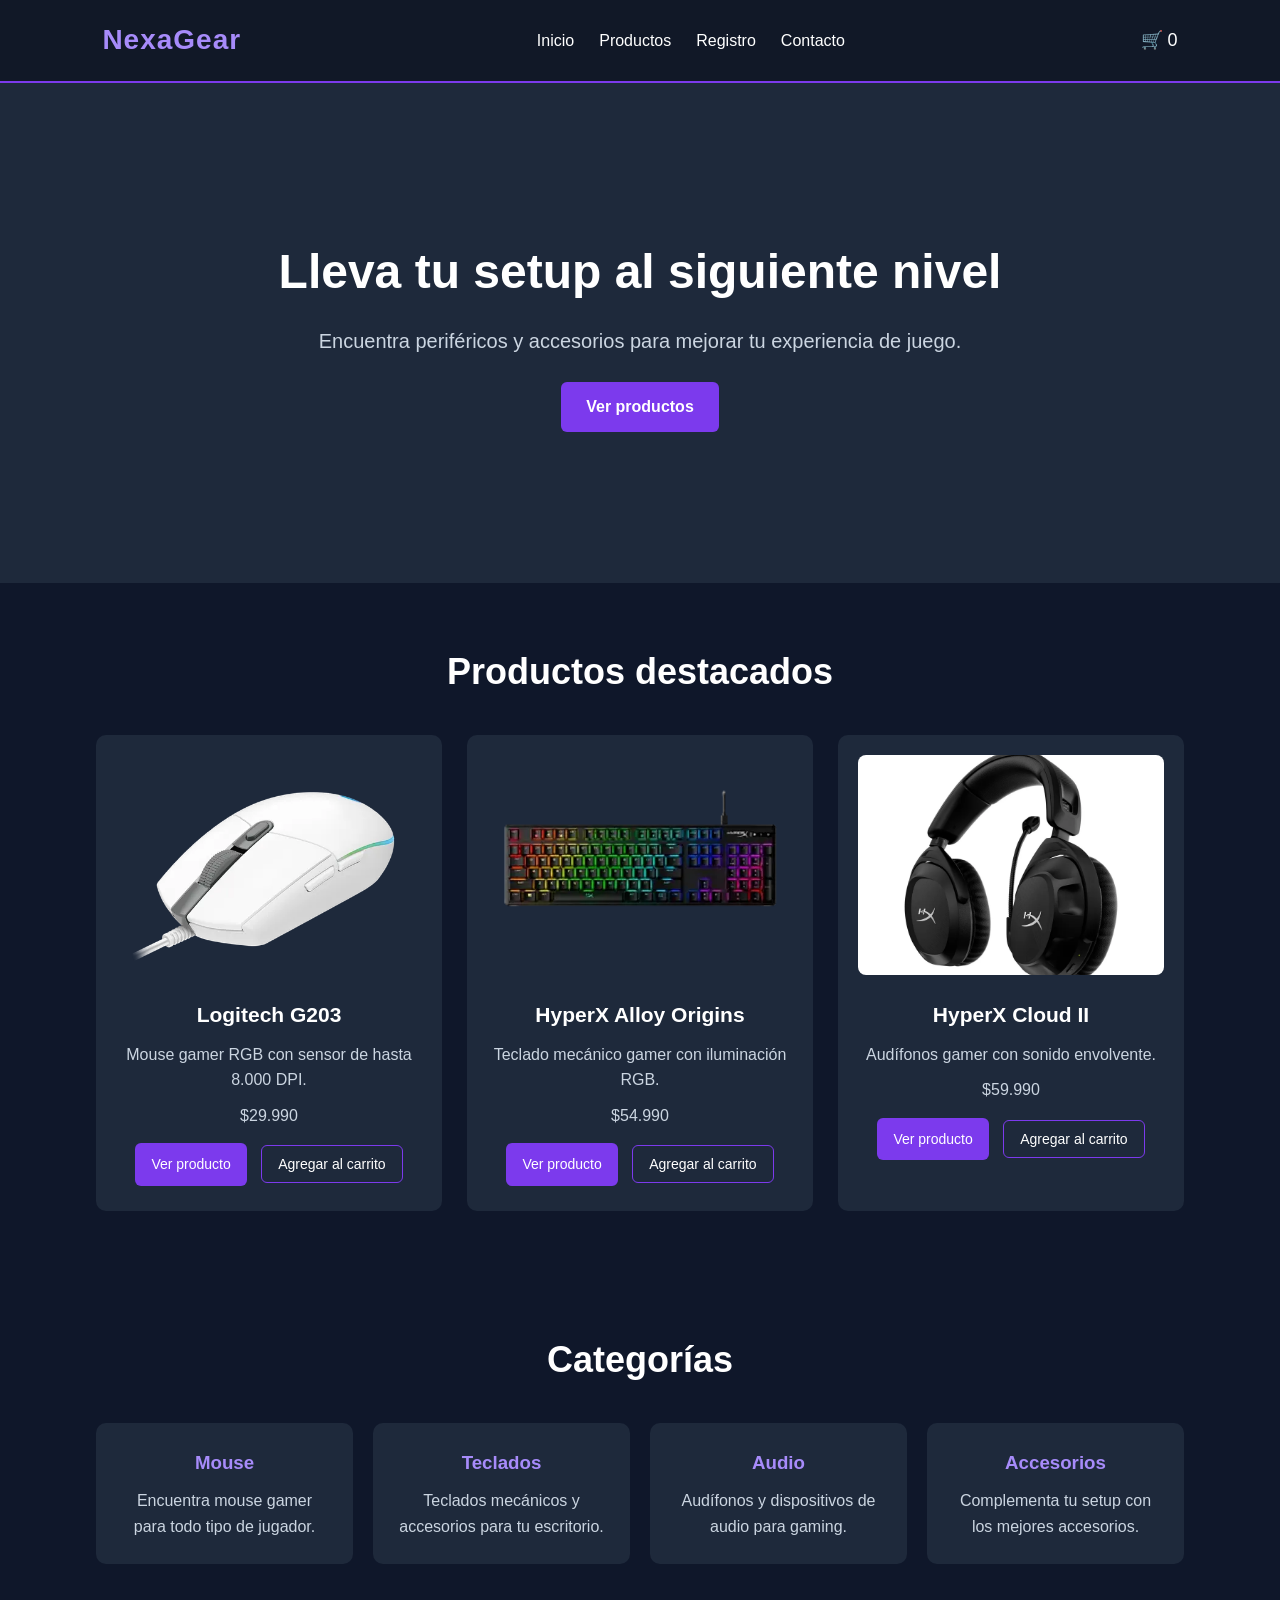
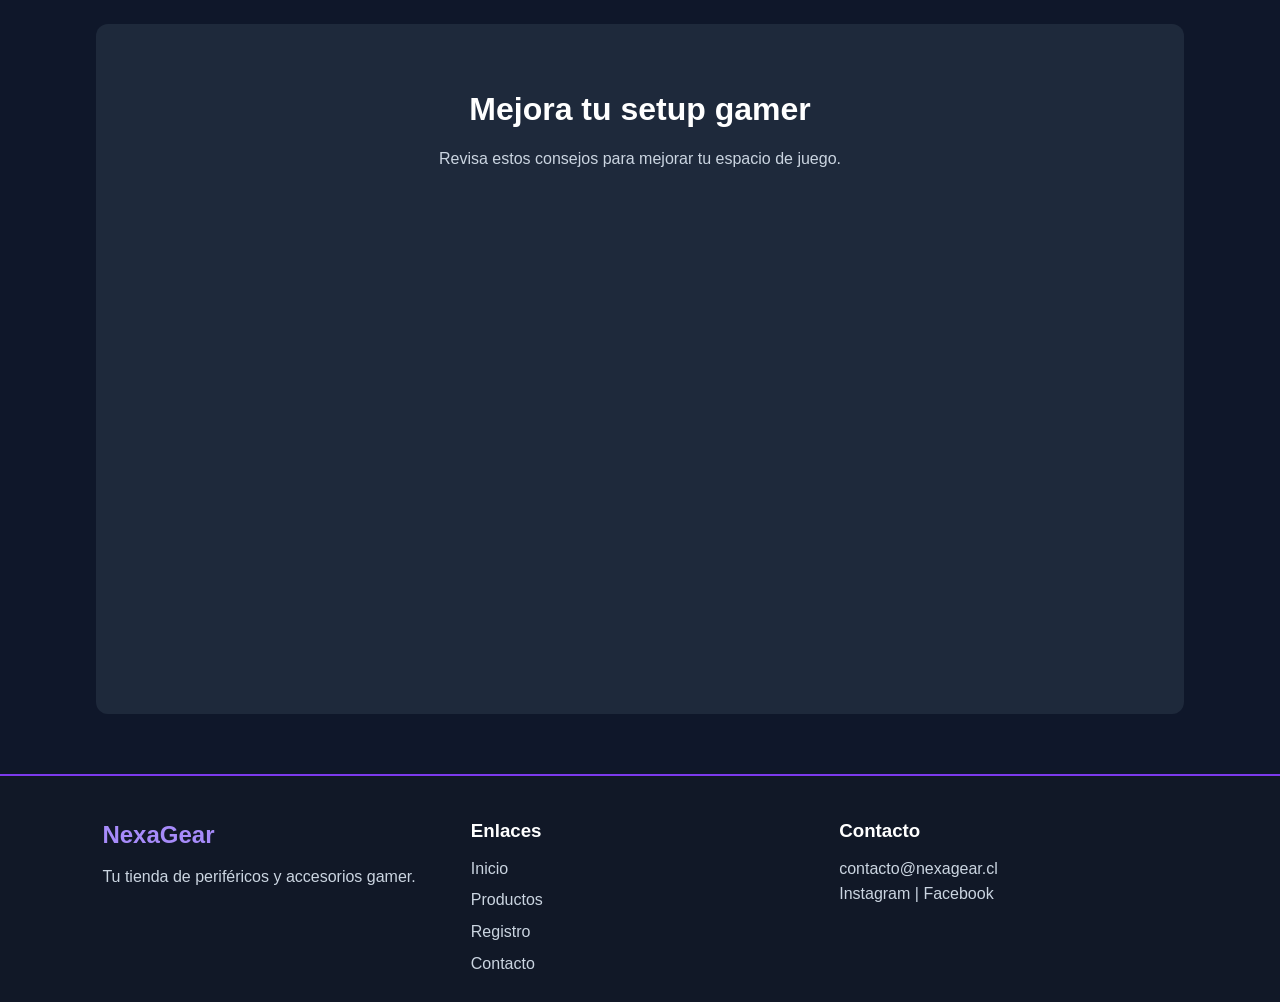
==== index.html @ 9deaf071 "Crear estructura inicial de NexaGear Matias y felipe" ====
<!DOCTYPE html>
<html lang="es">

<head>
    <meta charset="UTF-8">
    <meta name="viewport" content="width=device-width, initial-scale=1.0">

    <title>NexaGear | Inicio</title>

    <link rel="stylesheet" href="css/style.css">
</head>

<body>

    <!-- ENCABEZADO -->
    <header>

        <h1>NexaGear</h1>

        <!-- MENÚ DE NAVEGACIÓN -->
        <nav>
            <ul>
                <li><a href="index.html">Inicio</a></li>
                <li><a href="productos.html">Productos</a></li>
                <li><a href="registro.html">Registro</a></li>
                <li><a href="contacto.html">Contacto</a></li>
            </ul>
        </nav>

        <div>
            🛒 <span id="contador-carrito">0</span>
        </div>

    </header>


    <!-- CONTENIDO PRINCIPAL -->
    <main>

        <!-- BANNER PRINCIPAL -->
        <section class="banner">

            <h2>Lleva tu setup al siguiente nivel</h2>

            <p>
                Encuentra periféricos y accesorios para mejorar tu experiencia
                de juego.
            </p>

            <a href="productos.html">Ver productos</a>

        </section>


        <!-- PRODUCTOS DESTACADOS -->
        <section class="productos-destacados">

            <h2>Productos destacados</h2>

            <article class="producto">

                <img
                    src="img/mouse-logitech.jpg"
                    alt="Mouse gamer Logitech G203"
                >

                <h3>Logitech G203</h3>

                <p>Mouse gamer RGB con sensor de hasta 8.000 DPI.</p>

                <p>$29.990</p>

                <a href="producto.html?id=mouse">
                    Ver producto
                </a>

                <button type="button">
                    Agregar al carrito
                </button>

            </article>


            <article class="producto">

                <img
                    src="img/teclado-hyperx.jpg"
                    alt="Teclado mecánico HyperX"
                >

                <h3>HyperX Alloy Origins</h3>

                <p>Teclado mecánico gamer con iluminación RGB.</p>

                <p>$54.990</p>

                <a href="producto.html?id=teclado">
                    Ver producto
                </a>

                <button type="button">
                    Agregar al carrito
                </button>

            </article>


            <article class="producto">

                <img
                    src="img/audifonos-hyperx.jpg"
                    alt="Audífonos gamer HyperX"
                >

                <h3>HyperX Cloud II</h3>

                <p>Audífonos gamer con sonido envolvente.</p>

                <p>$59.990</p>

                <a href="producto.html?id=audifonos">
                    Ver producto
                </a>

                <button type="button">
                    Agregar al carrito
                </button>

            </article>

        </section>


        <!-- CATEGORÍAS -->
        <section class="categorias">

            <h2>Categorías</h2>

            <article>
                <h3>Mouse</h3>
                <p>Encuentra mouse gamer para todo tipo de jugador.</p>
            </article>

            <article>
                <h3>Teclados</h3>
                <p>Teclados mecánicos y accesorios para tu escritorio.</p>
            </article>

            <article>
                <h3>Audio</h3>
                <p>Audífonos y dispositivos de audio para gaming.</p>
            </article>

            <article>
                <h3>Accesorios</h3>
                <p>Complementa tu setup con los mejores accesorios.</p>
            </article>

        </section>


        <!-- VIDEO -->
        <section class="video">

    <h2>Mejora tu setup gamer</h2>

    <p>
        Revisa estos consejos para mejorar tu espacio de juego.
    </p>

    <div class="contenedor-video">

        <iframe
            src="https://www.youtube.com/embed/VIDEO_ID"
            title="Consejos para mejorar tu setup gamer"
            allowfullscreen>
        </iframe>

    </div>

</section>

    </main>


    <!-- PIE DE PÁGINA -->
    <footer>

        <section>

            <h2>NexaGear</h2>

            <p>
                Tu tienda de periféricos y accesorios gamer.
            </p>

        </section>


        <section>

            <h3>Enlaces</h3>

            <ul>
                <li><a href="index.html">Inicio</a></li>
                <li><a href="productos.html">Productos</a></li>
                <li><a href="registro.html">Registro</a></li>
                <li><a href="contacto.html">Contacto</a></li>
            </ul>

        </section>


        <section>

            <h3>Contacto</h3>

            <p>contacto@nexagear.cl</p>

            <p>Instagram | Facebook</p>

        </section>


        
    </footer>


    <script src="js/app.js"></script>

</body>

</html>
---- css/style.css ----
/* =========================
   CONFIGURACIÓN GENERAL
========================= */

* {
    margin: 0;
    padding: 0;
    box-sizing: border-box;
}

body {
    font-family: Arial, Helvetica, sans-serif;
    background-color: #0f172a;
    color: white;
    line-height: 1.6;
}


/* =========================
   ENCABEZADO
========================= */

header {
    background-color: #111827;
    padding: 18px 8%;

    display: flex;
    justify-content: space-between;
    align-items: center;

    border-bottom: 2px solid #7c3aed;
}


/* =========================
   LOGO
========================= */

header h1 {
    color: #a78bfa;
    font-size: 28px;
    letter-spacing: 1px;
}


/* =========================
   MENÚ DE NAVEGACIÓN
========================= */    

nav ul {
    list-style: none;

    display: flex;
    gap: 25px;
}

nav ul li a {
    color: white;
    text-decoration: none;
    font-size: 16px;

    transition: 0.3s;
}

nav ul li a:hover {
    color: #9b82c5;
}


/* =========================
   CARRITO
========================= */

header div {
    font-size: 18px;
}


/* =========================
   BANNER PRINCIPAL
========================= */

.banner {
    min-height: 500px;

    display: flex;
    flex-direction: column;
    justify-content: center;
    align-items: center;

    text-align: center;

    padding: 40px 20px;

    background-color: #1e293b;
}

.banner h2 {
    font-size: 48px;
    margin-bottom: 15px;
}

.banner p {
    font-size: 20px;
    color: #cbd5e1;
    margin-bottom: 25px;
    max-width: 650px;
}

.banner a {
    background-color: #7c3aed;
    color: white;

    text-decoration: none;

    padding: 12px 25px;

    border-radius: 6px;

    font-weight: bold;

    transition: 0.3s;
}

.banner a:hover {
    background-color: #6d28d9;
}
/* =========================
   TÍTULO DE PÁGINAS
========================= */

.titulo-pagina {
    text-align: center;
    padding: 50px 20px 30px;
}

.titulo-pagina h2 {
    font-size: 36px;
    margin-bottom: 10px;
}

.titulo-pagina p {
    color: #cbd5e1;
}

/* =========================
   VIDEO RESPONSIVE
========================= */

.contenedor-video {
    width: 100%;
    max-width: 800px;

    margin: 25px auto 0;
}

.contenedor-video iframe {
    width: 100%;
    height: 450px;

    border: none;

    border-radius: 10px;
}

@media (max-width: 600px) {

    .contenedor-video iframe {
        height: 250px;
    }
}



/*===================================================================================================================*/



/* =========================
   CATÁLOGO DE PRODUCTOS
========================= */

.catalogo {
    width: 85%;
    margin: 0 auto;

    display: grid;
    grid-template-columns: repeat(3, 1fr);
    gap: 25px;

    padding-bottom: 60px;
}


/* =========================
   TARJETA PRODUCTO
========================= */

.producto {
    background-color: #1e293b;

    padding: 20px;

    border-radius: 10px;

    text-align: center;
}

.producto img {
    width: 100%;
    height: 220px;

    object-fit: cover;

    border-radius: 8px;

    margin-bottom: 15px;
}

.producto h3 {
    font-size: 21px;
    margin-bottom: 10px;
}

.producto p {
    color: #cbd5e1;
    margin-bottom: 10px;
}


/* =========================
   PRECIO
========================= */

.producto .precio {
    color: #a78bfa;

    font-size: 22px;
    font-weight: bold;
}


/* =========================
   BOTONES DE PRODUCTOS
========================= */

.producto a,
.producto button {
    display: inline-block;

    padding: 10px 16px;
    margin: 5px;

    border-radius: 6px;

    font-size: 14px;

    cursor: pointer;
}

.producto a {
    background-color: #7c3aed;
    color: white;

    text-decoration: none;
}

.producto button {
    background-color: transparent;
    color: white;

    border: 1px solid #7c3aed;
}

.producto a:hover {
    background-color: #6d28d9;
}

.producto button:hover {
    background-color: #7c3aed;
}
/* =========================
   DETALLE DEL PRODUCTO
========================= */

.detalle-producto {
    width: 85%;
    margin: 60px auto;

    display: flex;
    gap: 50px;
    align-items: center;
}


/*===================================================================================================================*/



/* =========================
   IMAGEN DEL PRODUCTO
========================= */

.detalle-imagen {
    width: 50%;
}

.detalle-imagen img {
    width: 100%;
    max-height: 500px;

    object-fit: cover;

    border-radius: 12px;
}


/* =========================
   INFORMACIÓN DEL PRODUCTO
========================= */

.detalle-info {
    width: 50%;
}

.categoria-producto {
    color: #a78bfa;
    font-weight: bold;

    margin-bottom: 5px;
}

.detalle-info h2 {
    font-size: 40px;
    margin-bottom: 10px;
}

.precio-detalle {
    color: #a78bfa;

    font-size: 30px;
    font-weight: bold;

    margin-bottom: 20px;
}

.descripcion-producto {
    color: #cbd5e1;

    margin-bottom: 25px;
}


/* =========================
   CARACTERÍSTICAS
========================= */

.detalle-info h3 {
    margin-bottom: 10px;
}

.caracteristicas {
    margin-left: 20px;
    margin-bottom: 25px;
}

.caracteristicas li {
    margin-bottom: 5px;
    color: #cbd5e1;
}


/* =========================
   CANTIDAD
========================= */

.cantidad {
    margin-bottom: 20px;
}

.cantidad label {
    font-weight: bold;
    margin-right: 10px;
}

.cantidad input {
    width: 70px;

    padding: 8px;

    border-radius: 5px;
    border: 1px solid #64748b;

    font-size: 16px;
}


/* =========================
   BOTÓN AGREGAR AL CARRITO
========================= */

.boton-carrito {
    background-color: #7c3aed;
    color: white;

    border: none;

    padding: 12px 22px;

    border-radius: 6px;

    font-size: 16px;
    font-weight: bold;

    cursor: pointer;

    margin-right: 10px;

    transition: 0.3s;
}

.boton-carrito:hover {
    background-color: #6d28d9;
}


/* =========================
   VOLVER A PRODUCTOS
========================= */

.volver-productos {
    color: #a78bfa;
    text-decoration: none;
}

.volver-productos:hover {
    text-decoration: underline;
}


/*===================================================================================================================*/


/* =========================
   SECCIÓN DE FORMULARIOS
========================= */

.seccion-formulario {
    min-height: 700px;

    display: flex;
    justify-content: center;
    align-items: center;

    padding: 60px 20px;
}


/* =========================
   CONTENEDOR DEL FORMULARIO
========================= */

.contenedor-formulario {
    width: 100%;
    max-width: 550px;

    background-color: #1e293b;

    padding: 35px;

    border-radius: 12px;
}

.contenedor-formulario h2 {
    font-size: 32px;

    text-align: center;

    margin-bottom: 10px;
}

.contenedor-formulario > p {
    color: #cbd5e1;

    text-align: center;

    margin-bottom: 30px;
}


/* =========================
   GRUPOS DEL FORMULARIO
========================= */

.grupo-formulario {
    margin-bottom: 20px;
}

.grupo-formulario label {
    display: block;

    margin-bottom: 7px;

    font-weight: bold;
}


/* =========================
   INPUT Y SELECT
========================= */

.grupo-formulario input,
.grupo-formulario select,
.grupo-formulario textarea {
    width: 100%;

    padding: 12px;

    background-color: #0f172a;

    color: white;

    border: 1px solid #475569;

    border-radius: 6px;

    font-size: 15px;

    font-family: Arial, Helvetica, sans-serif;
}

.grupo-formulario input:focus,
.grupo-formulario select:focus,
.grupo-formulario textarea:focus {
    outline: none;

    border-color: #a78bfa;
}
.grupo-formulario textarea {
    resize: vertical;
}


/* =========================
   TÉRMINOS
========================= */

.grupo-terminos {
    display: flex;
    align-items: center;

    gap: 8px;

    margin-bottom: 5px;
}

.grupo-terminos input {
    cursor: pointer;
}


/* =========================
   MENSAJES DE ERROR
========================= */

.mensaje-error {
    display: block;

    color: #f87171;

    font-size: 13px;

    margin-top: 5px;
}


/* =========================
   MENSAJE DE ÉXITO
========================= */

.mensaje-exito {
    color: #4ade80;

    text-align: center;

    font-weight: bold;

    margin-top: 15px;
}


/* =========================
   BOTÓN DEL FORMULARIO
========================= */

.boton-formulario {
    width: 100%;

    background-color: #7c3aed;

    color: white;

    border: none;

    padding: 13px;

    margin-top: 20px;

    border-radius: 6px;

    font-size: 16px;
    font-weight: bold;

    cursor: pointer;

    transition: 0.3s;
}

.boton-formulario:hover {
    background-color: #6d28d9;
}



/*===================================================================================================================*/


/* =========================
   PRODUCTOS DESTACADOS
========================= */

.productos-destacados {
    width: 85%;
    margin: 0 auto;
    padding: 60px 0;

    display: grid;
    grid-template-columns: repeat(3, 1fr);
    gap: 25px;
}

.productos-destacados > h2 {
    grid-column: 1 / -1;

    text-align: center;
    font-size: 36px;

    margin-bottom: 10px;
}


/* =========================
   EFECTO EN PRODUCTOS
========================= */

.producto {
    transition: transform 0.3s, box-shadow 0.3s;
}

.producto:hover {
    transform: translateY(-5px);

    box-shadow: 0 8px 20px rgba(0, 0, 0, 0.3);
}


/* =========================
   CATEGORÍAS
========================= */

.categorias {
    width: 85%;
    margin: 0 auto;

    padding: 60px 0;

    display: grid;
    grid-template-columns: repeat(4, 1fr);
    gap: 20px;
}

.categorias > h2 {
    grid-column: 1 / -1;

    text-align: center;

    font-size: 36px;

    margin-bottom: 15px;
}

.categorias article {
    background-color: #1e293b;

    padding: 25px;

    border-radius: 10px;

    text-align: center;

    transition: 0.3s;
}

.categorias article:hover {
    transform: translateY(-5px);

    background-color: #263449;
}

.categorias h3 {
    color: #a78bfa;

    margin-bottom: 10px;
}

.categorias p {
    color: #cbd5e1;
}


/* =========================
   SECCIÓN VIDEO
========================= */

.video {
    width: 85%;
    margin: 0 auto;

    padding: 60px 20px;

    text-align: center;

    background-color: #1e293b;

    border-radius: 12px;

    margin-bottom: 60px;
}

.video h2 {
    font-size: 32px;

    margin-bottom: 10px;
}

.video p {
    color: #cbd5e1;
}





/* =========================
   FOOTER
========================= */

footer {
    background-color: #111827;

    padding: 40px 8% 20px;

    display: grid;
    grid-template-columns: repeat(3, 1fr);
    gap: 30px;

    border-top: 2px solid #7c3aed;
}

footer h2 {
    color: #a78bfa;

    margin-bottom: 10px;
}

footer h3 {
    margin-bottom: 10px;
}

footer p {
    color: #cbd5e1;
}

footer ul {
    list-style: none;
}

footer ul li {
    margin-bottom: 6px;
}

footer ul li a {
    color: #cbd5e1;

    text-decoration: none;
}

footer ul li a:hover {
    color: #a78bfa;
}


/* COPYRIGHT */

footer > p {
    grid-column: 1 / -1;

    text-align: center;

    border-top: 1px solid #334155;

    padding-top: 20px;

    margin-top: 10px;

    font-size: 14px;
}

/* =========================
   TRANSICIÓN GENERAL BOTONES
========================= */

button,
a {
    transition: 0.3s;
}


/* =========================
   TABLETS
========================= */

@media (max-width: 900px) {

    header {
        padding: 15px 5%;
    }

    nav ul {
        gap: 15px;
    }

    .banner h2 {
        font-size: 38px;
    }

    .catalogo {
        grid-template-columns: repeat(2, 1fr);
    }

    .productos-destacados {
        grid-template-columns: repeat(2, 1fr);
    }

    .categorias {
        grid-template-columns: repeat(2, 1fr);
    }

    .detalle-producto {
        width: 90%;

        gap: 30px;
    }

    footer {
        grid-template-columns: repeat(2, 1fr);
    }
}

/* =========================
   CELULARES
========================= */

@media (max-width: 600px) {

    /* HEADER */

    header {
        flex-direction: column;

        gap: 15px;

        text-align: center;
    }

    nav ul {
        flex-wrap: wrap;

        justify-content: center;

        gap: 12px;
    }


    /* BANNER */

    .banner {
        min-height: 400px;
    }

    .banner h2 {
        font-size: 32px;
    }

    .banner p {
        font-size: 17px;
    }


    /* PRODUCTOS */

    .catalogo {
        width: 90%;

        grid-template-columns: 1fr;
    }

    .productos-destacados {
        width: 90%;

        grid-template-columns: 1fr;
    }


    /* CATEGORÍAS */

    .categorias {
        width: 90%;

        grid-template-columns: 1fr;
    }


    /* DETALLE PRODUCTO */

    .detalle-producto {
        width: 90%;

        flex-direction: column;

        margin: 40px auto;
    }

    .detalle-imagen {
        width: 100%;
    }

    .detalle-info {
        width: 100%;
    }

    .detalle-info h2 {
        font-size: 32px;
    }


    /* FORMULARIOS */

    .contenedor-formulario {
        padding: 25px;
    }


    /* FOOTER */

    footer {
        grid-template-columns: 1fr;

        text-align: center;
    }
}
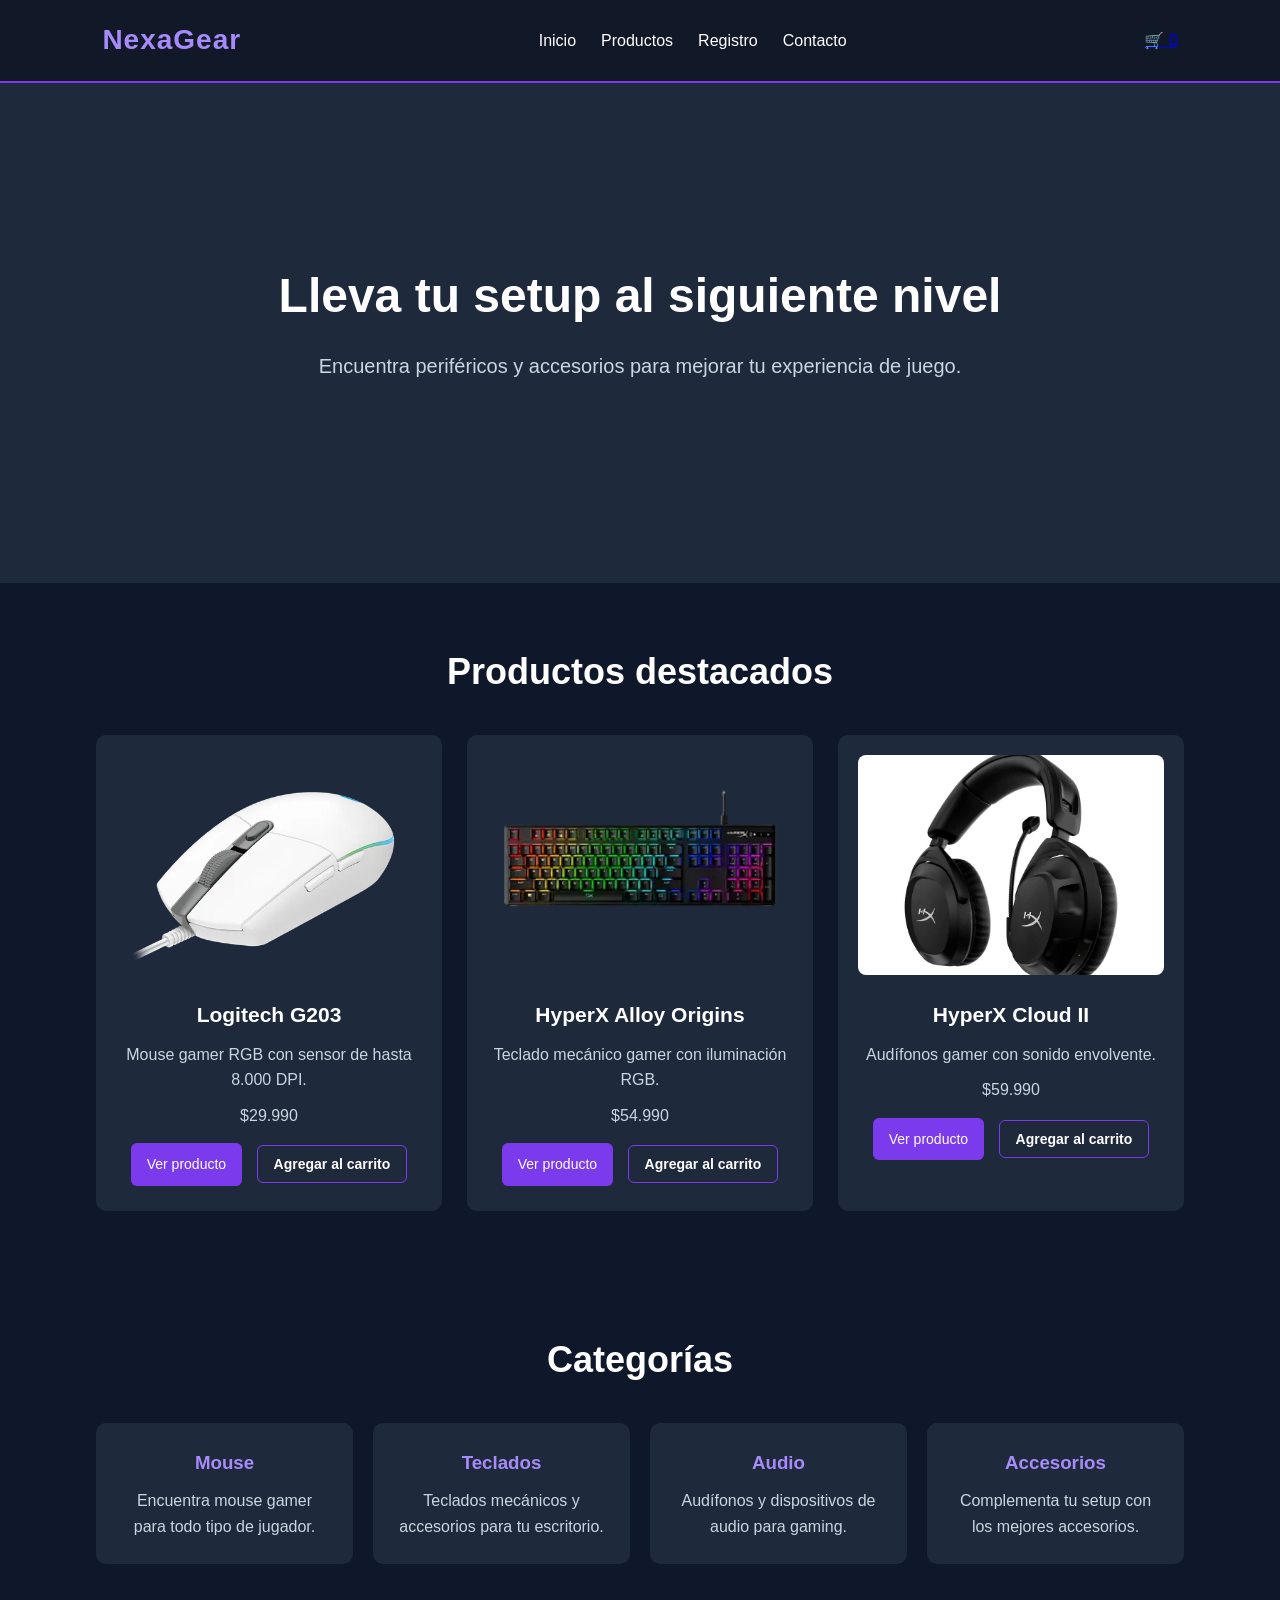
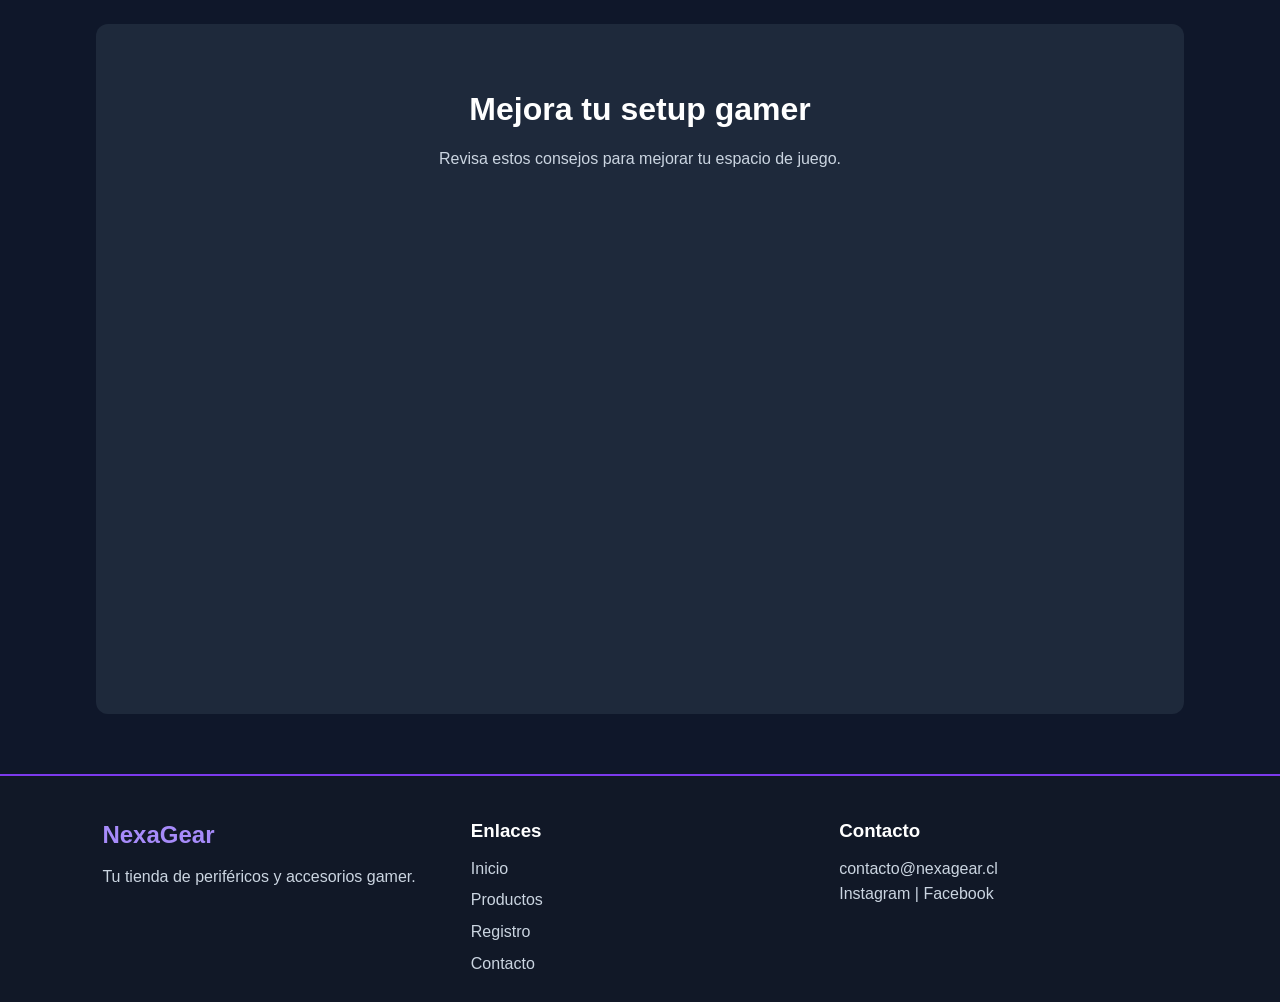
==== commit fcd44344: "carrito" ====
--- a/index.html
+++ b/index.html
@@ -27,9 +27,12 @@
             </ul>
         </nav>
 
-        <div>
-            🛒 <span id="contador-carrito">0</span>
-        </div>
+        <a href="carrito.html" id="abrir-carrito">
+
+            <span class="icono-carrito">🛒</span>
+            <span id="contador-carrito">0</span>
+
+        </a>
 
     </header>
 
@@ -47,7 +50,6 @@
                 de juego.
             </p>
 
-            <a href="productos.html">Ver productos</a>
 
         </section>
 
@@ -74,8 +76,15 @@
                     Ver producto
                 </a>
 
-                <button type="button">
+                <button type="button"
+
+                    type="button"
+                    class="boton-agregar"
+                    data-id="mouse"
+                    data-nombre="Logitech G203"
+                    data-precio="29990">
                     Agregar al carrito
+
                 </button>
 
             </article>
@@ -98,7 +107,12 @@
                     Ver producto
                 </a>
 
-                <button type="button">
+                <button 
+                    type="button"
+                    class="boton-agregar"
+                    data-id="teclado"
+                    data-nombre="HyperX Alloy Origins"
+                    data-precio="54990">
                     Agregar al carrito
                 </button>
 
@@ -122,7 +136,12 @@
                     Ver producto
                 </a>
 
-                <button type="button">
+                <button 
+                    type="button"
+                    class="boton-agregar"
+                    data-id="audifonos"
+                    data-nombre="HyperX Cloud II"
+                    data-precio="59990">
                     Agregar al carrito
                 </button>
 
@@ -224,7 +243,7 @@
 
         
     </footer>
-
+    
 
     <script src="js/app.js"></script>
 
--- a/css/style.css
+++ b/css/style.css
@@ -399,7 +399,7 @@
    BOTÓN AGREGAR AL CARRITO
 ========================= */
 
-.boton-carrito {
+.boton-agregar {
     background-color: #7c3aed;
     color: white;
 
@@ -419,7 +419,7 @@
     transition: 0.3s;
 }
 
-.boton-carrito:hover {
+.boton-agregar:hover {
     background-color: #6d28d9;
 }
 
@@ -968,4 +968,343 @@
 
         text-align: center;
     }
+/* =================================
+   CARRITO
+================================= */
+
+main {
+    max-width: 1200px;
+    margin: 40px auto;
+    padding: 20px;
+}
+
+
+/* Título */
+
+main > h2 {
+    text-align: center;
+    font-size: 35px;
+    margin-bottom: 30px;
+}
+
+
+/* Contenedor de productos */
+
+#lista-carrito {
+    display: flex;
+    flex-direction: column;
+    gap: 20px;
+}
+
+
+/* Cada producto */
+
+#lista-carrito article {
+    background: #18181f;
+    border: 1px solid #30303a;
+    border-radius: 15px;
+    padding: 25px;
+
+    box-shadow:
+        0 5px 20px rgba(0, 0, 0, 0.3);
+
+    transition: 0.3s;
+}
+
+
+/* Efecto al pasar el mouse */
+
+#lista-carrito article:hover {
+    transform: translateY(-3px);
+
+    border-color: #7c3aed;
+
+    box-shadow:
+        0 0 20px rgba(124, 58, 237, 0.25);
+}
+
+
+/* Nombre del producto */
+
+#lista-carrito article h3 {
+    font-size: 22px;
+    margin-bottom: 15px;
+}
+
+
+/* Información */
+
+#lista-carrito article p {
+    margin: 8px 0;
+    color: #cfcfcf;
+}
+
+
+/* Botones */
+
+#lista-carrito button {
+    border: none;
+    border-radius: 8px;
+
+    padding: 9px 15px;
+
+    margin-right: 8px;
+
+    cursor: pointer;
+
+    font-weight: bold;
+
+    transition: 0.2s;
+}
+
+
+/* Botón aumentar */
+
+.aumentar {
+    background: #22c55e;
+    color: white;
+}
+
+
+/* Botón disminuir */
+
+.disminuir {
+    background: #f59e0b;
+    color: white;
+}
+
+
+/* Botón eliminar */
+
+.eliminar {
+    background: #ef4444;
+    color: white;
+}
+
+
+/* Efecto botones */
+
+#lista-carrito button:hover {
+    transform: scale(1.05);
+    opacity: 0.9;
+}
+
+
+/* Línea */
+
+#lista-carrito hr {
+    border: none;
+    border-top: 1px solid #30303a;
+    margin-top: 20px;
+}
+
+
+/* =================================
+   TOTAL
+================================= */
+
+main > section:last-child {
+    margin-top: 30px;
+
+    background: #18181f;
+
+    padding: 25px;
+
+    border-radius: 15px;
+
+    border: 1px solid #30303a;
+
+    text-align: right;
+}
+
+
+#total-carrito {
+    color: #a855f7;
+    font-size: 30px;
+}
+
+
+/* =================================
+   BOTÓN VACIAR
+================================= */
+
+#vaciar-carrito {
+    background: #ef4444;
+
+    color: white;
+
+    border: none;
+
+    padding: 12px 20px;
+
+    border-radius: 8px;
+
+    cursor: pointer;
+
+    margin-right: 10px;
+
+    font-weight: bold;
+}
+
+
+/* =================================
+   BOTÓN COMPRAR
+================================= */
+
+#comprar {
+    background: #7c3aed;
+
+    color: white;
+
+    border: none;
+
+    padding: 12px 25px;
+
+    border-radius: 8px;
+
+    cursor: pointer;
+
+    font-weight: bold;
+
+    font-size: 16px;
+
+    transition: 0.2s;
+}
+
+
+#comprar:hover {
+    background: #9333ea;
+
+    transform: scale(1.05);
+
+    box-shadow:
+        0 0 15px rgba(124, 58, 237, 0.5);
+}
+
+
+/* =================================
+   CARRITO VACÍO
+================================= */
+
+#lista-carrito > p {
+    text-align: center;
+
+    font-size: 20px;
+
+    color: #aaa;
+
+    padding: 60px;
+
+    background: #18181f;
+
+    border-radius: 15px;
+
+    border: 1px solid #30303a;
+}
+#abrir-carrito {
+    text-decoration: none;
+    color: white;
+    font-size: 22px;
+
+    padding: 8px 14px;
+
+    border-radius: 10px;
+
+    transition: 0.3s;
+}
+
+#abrir-carrito:hover {
+    background: #7c3aed;
+
+    box-shadow:
+        0 0 15px rgba(124, 58, 237, 0.5);
+}
+/* =========================================
+   CARRITO DEL HEADER
+========================================= */
+
+#abrir-carrito {
+    position: relative;
+
+    display: flex;
+    align-items: center;
+    justify-content: center;
+
+    gap: 8px;
+
+    width: 48px;
+    height: 42px;
+
+    color: white;
+    text-decoration: none;
+
+    background: #181d2b;
+
+    border: 1px solid #7c3aed;
+
+    border-radius: 10px;
+
+    cursor: pointer;
+
+    transition: all 0.3s ease;
+}
+
+
+/* Icono */
+
+#abrir-carrito .icono-carrito {
+    font-size: 20px;
+
+    transition: transform 0.3s ease;
+}
+
+
+/* Número */
+
+#contador-carrito {
+    position: absolute;
+
+    top: -8px;
+    right: -8px;
+
+    min-width: 20px;
+    height: 20px;
+
+    display: flex;
+    align-items: center;
+    justify-content: center;
+
+    padding: 2px 5px;
+
+    background: #8b5cf6;
+
+    color: white;
+
+    font-size: 12px;
+    font-weight: bold;
+
+    border-radius: 50%;
+
+    border: 2px solid #111827;
+}
+
+
+/* Hover */
+
+#abrir-carrito:hover {
+    background: #7c3aed;
+
+    box-shadow:
+        0 0 10px rgba(124, 58, 237, 0.5),
+        0 0 25px rgba(124, 58, 237, 0.25);
+
+    transform: translateY(-2px);
+}
+
+
+/* Animación del carrito */
+
+#abrir-carrito:hover .icono-carrito {
+    transform: scale(1.15);
+}
 }
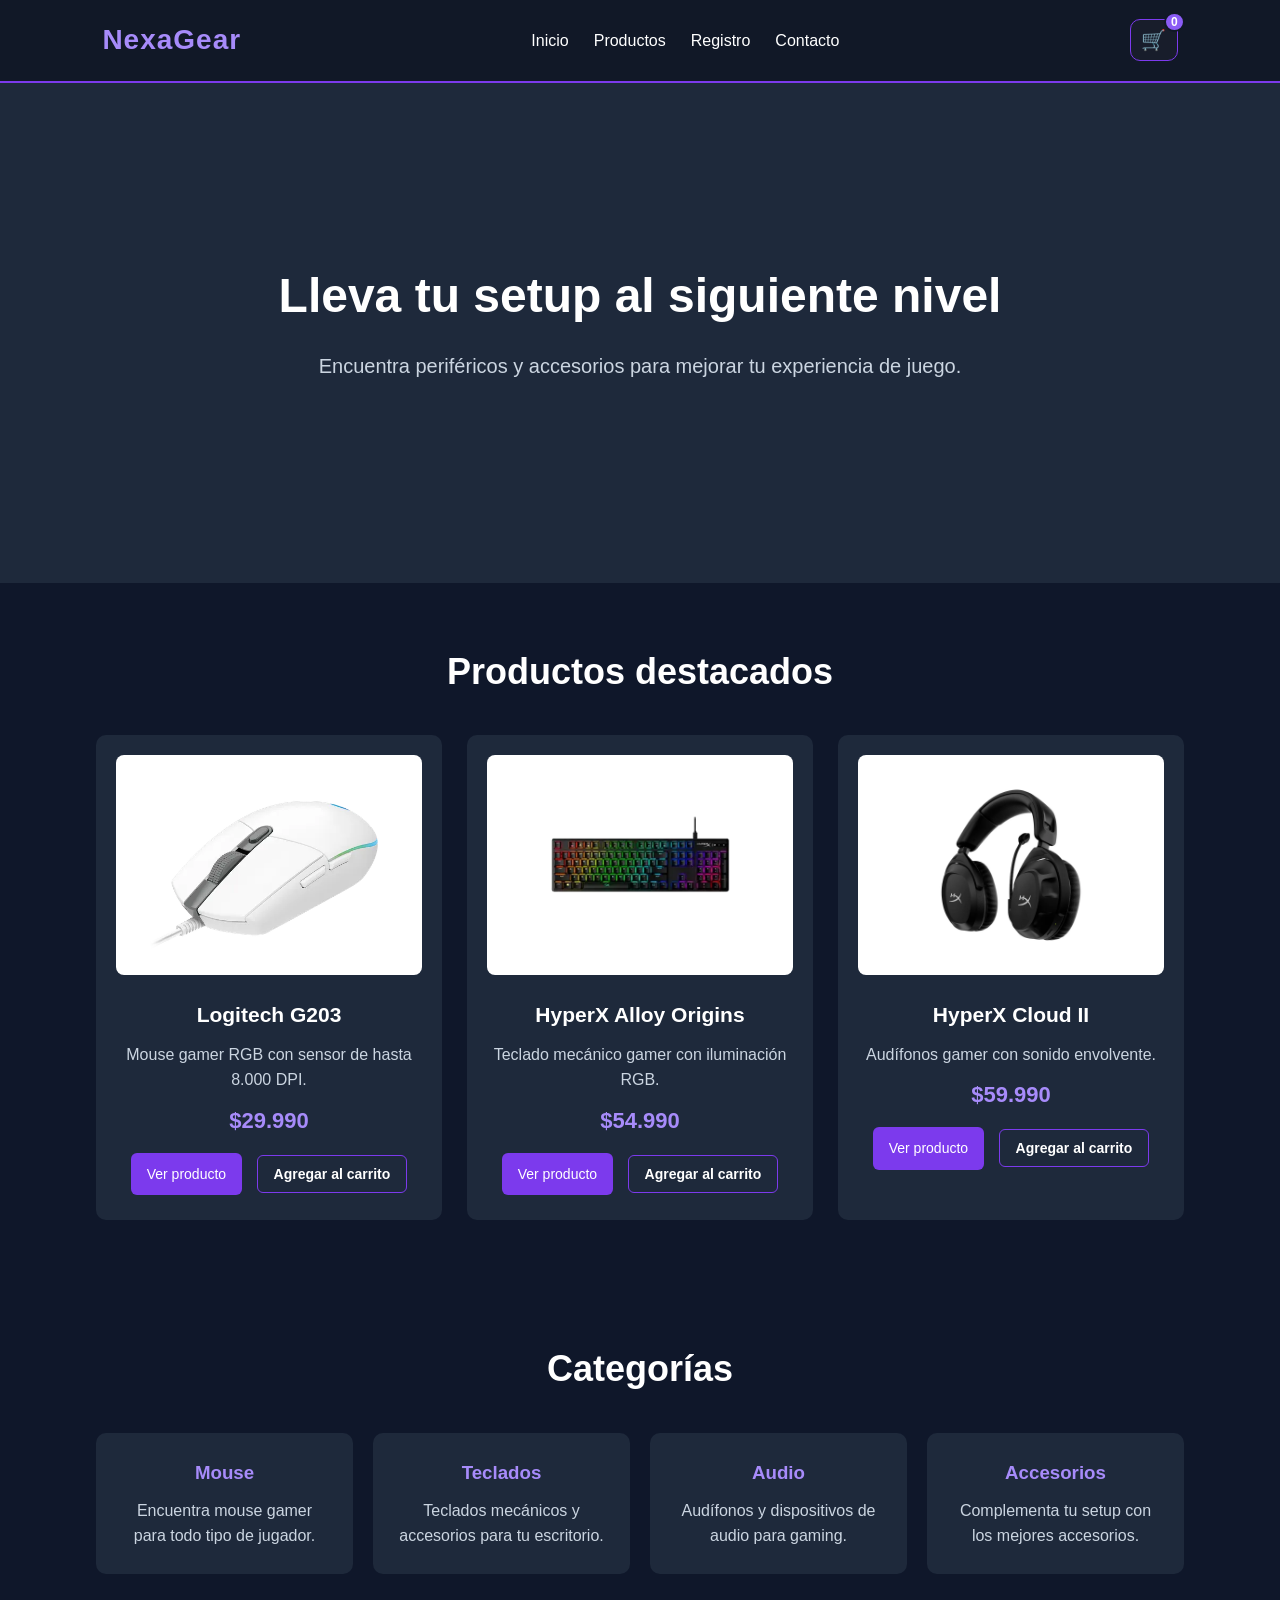
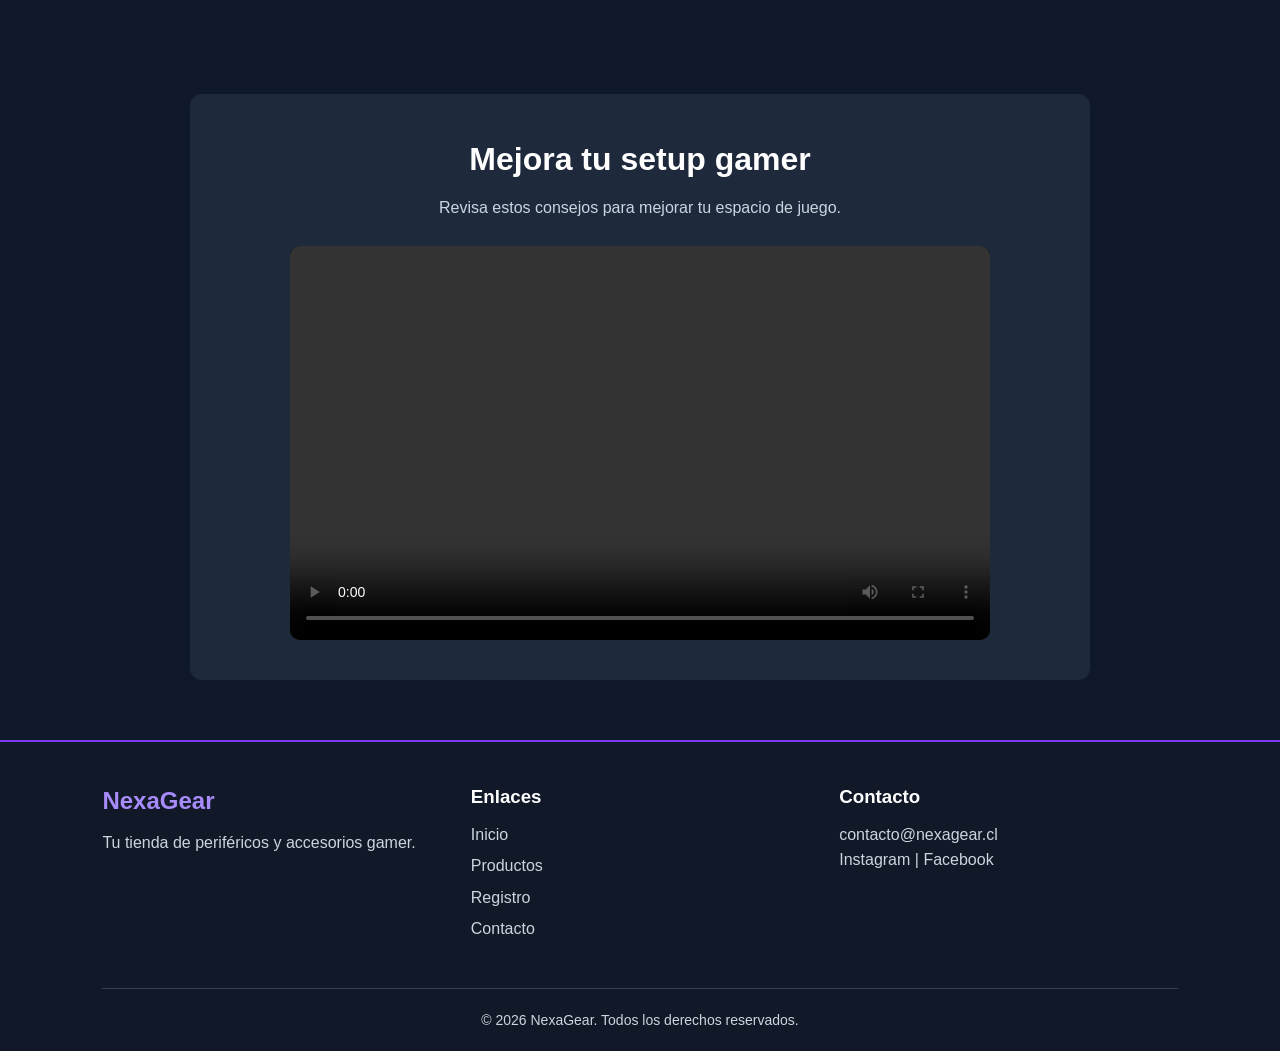
==== commit 4b2baeec: "Limpieza de codigo + Agregar video" ====
--- a/index.html
+++ b/index.html
@@ -12,12 +12,13 @@
 
 <body>
 
-    <!-- ENCABEZADO -->
+    <!-- =========================
+         ENCABEZADO
+    ========================== -->
     <header>
 
         <h1>NexaGear</h1>
 
-        <!-- MENÚ DE NAVEGACIÓN -->
         <nav>
             <ul>
                 <li><a href="index.html">Inicio</a></li>
@@ -28,28 +29,27 @@
         </nav>
 
         <a href="carrito.html" id="abrir-carrito">
-
             <span class="icono-carrito">🛒</span>
             <span id="contador-carrito">0</span>
-
         </a>
 
     </header>
 
 
-    <!-- CONTENIDO PRINCIPAL -->
+    <!-- =========================
+         CONTENIDO PRINCIPAL
+    ========================== -->
     <main>
 
-        <!-- BANNER PRINCIPAL -->
+        <!-- BANNER -->
         <section class="banner">
 
             <h2>Lleva tu setup al siguiente nivel</h2>
 
             <p>
-                Encuentra periféricos y accesorios para mejorar tu experiencia
-                de juego.
+                Encuentra periféricos y accesorios para mejorar
+                tu experiencia de juego.
             </p>
-
 
         </section>
 
@@ -59,6 +59,8 @@
 
             <h2>Productos destacados</h2>
 
+
+            <!-- MOUSE -->
             <article class="producto">
 
                 <img
@@ -68,80 +70,95 @@
 
                 <h3>Logitech G203</h3>
 
-                <p>Mouse gamer RGB con sensor de hasta 8.000 DPI.</p>
-
-                <p>$29.990</p>
+                <p>
+                    Mouse gamer RGB con sensor de hasta 8.000 DPI.
+                </p>
+
+                <p class="precio">
+                    $29.990
+                </p>
 
                 <a href="producto.html?id=mouse">
                     Ver producto
                 </a>
 
-                <button type="button"
-
+                <button
                     type="button"
                     class="boton-agregar"
                     data-id="mouse"
                     data-nombre="Logitech G203"
-                    data-precio="29990">
+                    data-precio="29990"
+                >
                     Agregar al carrito
-
                 </button>
 
             </article>
 
 
+            <!-- TECLADO -->
             <article class="producto">
 
                 <img
                     src="img/teclado-hyperx.jpg"
-                    alt="Teclado mecánico HyperX"
+                    alt="Teclado mecánico HyperX Alloy Origins"
                 >
 
                 <h3>HyperX Alloy Origins</h3>
 
-                <p>Teclado mecánico gamer con iluminación RGB.</p>
-
-                <p>$54.990</p>
+                <p>
+                    Teclado mecánico gamer con iluminación RGB.
+                </p>
+
+                <p class="precio">
+                    $54.990
+                </p>
 
                 <a href="producto.html?id=teclado">
                     Ver producto
                 </a>
 
-                <button 
+                <button
                     type="button"
                     class="boton-agregar"
                     data-id="teclado"
                     data-nombre="HyperX Alloy Origins"
-                    data-precio="54990">
+                    data-precio="54990"
+                >
                     Agregar al carrito
                 </button>
 
             </article>
 
 
+            <!-- AUDÍFONOS -->
             <article class="producto">
 
                 <img
                     src="img/audifonos-hyperx.jpg"
-                    alt="Audífonos gamer HyperX"
+                    alt="Audífonos gamer HyperX Cloud II"
                 >
 
                 <h3>HyperX Cloud II</h3>
 
-                <p>Audífonos gamer con sonido envolvente.</p>
-
-                <p>$59.990</p>
+                <p>
+                    Audífonos gamer con sonido envolvente.
+                </p>
+
+                <p class="precio">
+                    $59.990
+                </p>
 
                 <a href="producto.html?id=audifonos">
                     Ver producto
                 </a>
 
-                <button 
+                <button
                     type="button"
                     class="boton-agregar"
                     data-id="audifonos"
                     data-nombre="HyperX Cloud II"
-                    data-precio="59990">
+                    data-precio="59990"
+                >
                     Agregar al carrito
                 </button>
 
@@ -157,22 +174,30 @@
 
             <article>
                 <h3>Mouse</h3>
-                <p>Encuentra mouse gamer para todo tipo de jugador.</p>
+                <p>
+                    Encuentra mouse gamer para todo tipo de jugador.
+                </p>
             </article>
 
             <article>
                 <h3>Teclados</h3>
-                <p>Teclados mecánicos y accesorios para tu escritorio.</p>
+                <p>
+                    Teclados mecánicos y accesorios para tu escritorio.
+                </p>
             </article>
 
             <article>
                 <h3>Audio</h3>
-                <p>Audífonos y dispositivos de audio para gaming.</p>
+                <p>
+                    Audífonos y dispositivos de audio para gaming.
+                </p>
             </article>
 
             <article>
                 <h3>Accesorios</h3>
-                <p>Complementa tu setup con los mejores accesorios.</p>
+                <p>
+                    Complementa tu setup con los mejores accesorios.
+                </p>
             </article>
 
         </section>
@@ -181,28 +206,35 @@
         <!-- VIDEO -->
         <section class="video">
 
-    <h2>Mejora tu setup gamer</h2>
-
-    <p>
-        Revisa estos consejos para mejorar tu espacio de juego.
-    </p>
-
-    <div class="contenedor-video">
-
-        <iframe
-            src="https://www.youtube.com/embed/VIDEO_ID"
-            title="Consejos para mejorar tu setup gamer"
-            allowfullscreen>
-        </iframe>
-
-    </div>
-
-</section>
+            <h2>Mejora tu setup gamer</h2>
+
+            <p>
+                Revisa estos consejos para mejorar tu espacio de juego.
+            </p>
+
+            <div class="contenedor-video">
+
+                <video controls>
+
+                    <source
+                        src="video/setup-gamer.mp4"
+                        type="video/mp4"
+                    >
+
+                    Tu navegador no soporta videos HTML5.
+
+                </video>
+
+            </div>
+
+        </section>
 
     </main>
 
 
-    <!-- PIE DE PÁGINA -->
+    <!-- =========================
+         PIE DE PÁGINA
+    ========================== -->
     <footer>
 
         <section>
@@ -241,10 +273,16 @@
         </section>
 
 
-        
+        <p>
+            &copy; 2026 NexaGear. Todos los derechos reservados.
+        </p>
+
     </footer>
-    
-
+
+
+    <!-- =========================
+         JAVASCRIPT
+    ========================== -->
     <script src="js/app.js"></script>
 
 </body>
--- a/css/style.css
+++ b/css/style.css
@@ -1,6 +1,6 @@
-/* =========================
+/* ==================================================
    CONFIGURACIÓN GENERAL
-========================= */
+================================================== */
 
 * {
     margin: 0;
@@ -15,10 +15,19 @@
     line-height: 1.6;
 }
 
-
-/* =========================
-   ENCABEZADO
-========================= */
+a {
+    transition: 0.3s;
+}
+
+button {
+    font-family: Arial, Helvetica, sans-serif;
+    transition: 0.3s;
+}
+
+
+/* ==================================================
+   HEADER
+================================================== */
 
 header {
     background-color: #111827;
@@ -30,11 +39,6 @@
 
     border-bottom: 2px solid #7c3aed;
 }
-
-
-/* =========================
-   LOGO
-========================= */
 
 header h1 {
     color: #a78bfa;
@@ -43,9 +47,9 @@
 }
 
 
-/* =========================
-   MENÚ DE NAVEGACIÓN
-========================= */    
+/* ==================================================
+   NAVEGACIÓN
+================================================== */
 
 nav ul {
     list-style: none;
@@ -54,34 +58,95 @@
     gap: 25px;
 }
 
-nav ul li a {
+nav a {
     color: white;
     text-decoration: none;
     font-size: 16px;
-
+}
+
+nav a:hover {
+    color: #a78bfa;
+}
+
+
+/* ==================================================
+   CARRITO DEL HEADER
+================================================== */
+
+#abrir-carrito {
+    position: relative;
+
+    width: 48px;
+    height: 42px;
+
+    display: flex;
+    align-items: center;
+    justify-content: center;
+
+    color: white;
+    text-decoration: none;
+
+    background-color: #181d2b;
+
+    border: 1px solid #7c3aed;
+    border-radius: 10px;
+
+    cursor: pointer;
+}
+
+#abrir-carrito:hover {
+    background-color: #7c3aed;
+
+    box-shadow:
+        0 0 10px rgba(124, 58, 237, 0.5),
+        0 0 25px rgba(124, 58, 237, 0.25);
+
+    transform: translateY(-2px);
+}
+
+#abrir-carrito .icono-carrito {
+    font-size: 20px;
     transition: 0.3s;
 }
 
-nav ul li a:hover {
-    color: #9b82c5;
-}
-
-
-/* =========================
-   CARRITO
-========================= */
-
-header div {
-    font-size: 18px;
-}
-
-
-/* =========================
+#abrir-carrito:hover .icono-carrito {
+    transform: scale(1.15);
+}
+
+#contador-carrito {
+    position: absolute;
+
+    top: -8px;
+    right: -8px;
+
+    min-width: 20px;
+    height: 20px;
+
+    display: flex;
+    justify-content: center;
+    align-items: center;
+
+    padding: 2px 5px;
+
+    background-color: #8b5cf6;
+    color: white;
+
+    font-size: 12px;
+    font-weight: bold;
+
+    border-radius: 50%;
+    border: 2px solid #111827;
+}
+
+
+/* ==================================================
    BANNER PRINCIPAL
-========================= */
+================================================== */
 
 .banner {
     min-height: 500px;
+
+    padding: 40px 20px;
 
     display: flex;
     flex-direction: column;
@@ -90,8 +155,6 @@
 
     text-align: center;
 
-    padding: 40px 20px;
-
     background-color: #1e293b;
 }
 
@@ -101,136 +164,136 @@
 }
 
 .banner p {
+    max-width: 650px;
+
+    margin-bottom: 25px;
+
+    color: #cbd5e1;
     font-size: 20px;
-    color: #cbd5e1;
-    margin-bottom: 25px;
-    max-width: 650px;
 }
 
 .banner a {
+    padding: 12px 25px;
+
     background-color: #7c3aed;
     color: white;
 
     text-decoration: none;
-
-    padding: 12px 25px;
+    font-weight: bold;
 
     border-radius: 6px;
-
-    font-weight: bold;
-
-    transition: 0.3s;
 }
 
 .banner a:hover {
     background-color: #6d28d9;
 }
-/* =========================
+
+
+/* ==================================================
    TÍTULO DE PÁGINAS
-========================= */
+================================================== */
 
 .titulo-pagina {
-    text-align: center;
     padding: 50px 20px 30px;
+    text-align: center;
 }
 
 .titulo-pagina h2 {
+    margin-bottom: 10px;
     font-size: 36px;
-    margin-bottom: 10px;
 }
 
 .titulo-pagina p {
     color: #cbd5e1;
 }
 
-/* =========================
-   VIDEO RESPONSIVE
-========================= */
-
-.contenedor-video {
-    width: 100%;
-    max-width: 800px;
-
-    margin: 25px auto 0;
-}
-
-.contenedor-video iframe {
-    width: 100%;
-    height: 450px;
-
-    border: none;
-
-    border-radius: 10px;
-}
-
-@media (max-width: 600px) {
-
-    .contenedor-video iframe {
-        height: 250px;
-    }
-}
-
-
-
-/*===================================================================================================================*/
-
-
-
-/* =========================
-   CATÁLOGO DE PRODUCTOS
-========================= */
-
-.catalogo {
+
+/* ==================================================
+   PRODUCTOS DESTACADOS
+================================================== */
+
+.productos-destacados {
     width: 85%;
+
     margin: 0 auto;
+    padding: 60px 0;
 
     display: grid;
     grid-template-columns: repeat(3, 1fr);
     gap: 25px;
-
+}
+
+.productos-destacados > h2 {
+    grid-column: 1 / -1;
+
+    margin-bottom: 10px;
+
+    text-align: center;
+    font-size: 36px;
+}
+
+
+/* ==================================================
+   CATÁLOGO
+================================================== */
+
+.catalogo {
+    width: 85%;
+
+    margin: 0 auto;
     padding-bottom: 60px;
-}
-
-
-/* =========================
-   TARJETA PRODUCTO
-========================= */
+
+    display: grid;
+    grid-template-columns: repeat(3, 1fr);
+    gap: 25px;
+}
+
+
+/* ==================================================
+   TARJETAS DE PRODUCTOS
+================================================== */
 
 .producto {
+    padding: 20px;
+
     background-color: #1e293b;
 
-    padding: 20px;
-
     border-radius: 10px;
 
     text-align: center;
+
+    transition: transform 0.3s, box-shadow 0.3s;
+}
+
+.producto:hover {
+    transform: translateY(-5px);
+
+    box-shadow: 0 8px 20px rgba(0, 0, 0, 0.3);
 }
 
 .producto img {
     width: 100%;
     height: 220px;
 
-    object-fit: cover;
+    object-fit: contain;
+
+    padding: 10px;
+    margin-bottom: 15px;
+
+    background-color: white;
 
     border-radius: 8px;
-
-    margin-bottom: 15px;
 }
 
 .producto h3 {
+    margin-bottom: 10px;
     font-size: 21px;
+}
+
+.producto p {
     margin-bottom: 10px;
-}
-
-.producto p {
     color: #cbd5e1;
-    margin-bottom: 10px;
-}
-
-
-/* =========================
-   PRECIO
-========================= */
+}
 
 .producto .precio {
     color: #a78bfa;
@@ -240,16 +303,16 @@
 }
 
 
-/* =========================
+/* ==================================================
    BOTONES DE PRODUCTOS
-========================= */
+================================================== */
 
 .producto a,
 .producto button {
     display: inline-block;
 
+    margin: 5px;
     padding: 10px 16px;
-    margin: 5px;
 
     border-radius: 6px;
 
@@ -265,6 +328,10 @@
     text-decoration: none;
 }
 
+.producto a:hover {
+    background-color: #6d28d9;
+}
+
 .producto button {
     background-color: transparent;
     color: white;
@@ -272,34 +339,124 @@
     border: 1px solid #7c3aed;
 }
 
-.producto a:hover {
-    background-color: #6d28d9;
-}
-
 .producto button:hover {
     background-color: #7c3aed;
 }
-/* =========================
+
+
+/* ==================================================
+   CATEGORÍAS
+================================================== */
+
+.categorias {
+    width: 85%;
+
+    margin: 0 auto;
+    padding: 60px 0;
+
+    display: grid;
+    grid-template-columns: repeat(4, 1fr);
+    gap: 20px;
+}
+
+.categorias > h2 {
+    grid-column: 1 / -1;
+
+    margin-bottom: 15px;
+
+    text-align: center;
+    font-size: 36px;
+}
+
+.categorias article {
+    padding: 25px;
+
+    background-color: #1e293b;
+
+    border-radius: 10px;
+
+    text-align: center;
+
+    transition: 0.3s;
+}
+
+.categorias article:hover {
+    background-color: #263449;
+    transform: translateY(-5px);
+}
+
+.categorias h3 {
+    margin-bottom: 10px;
+    color: #a78bfa;
+}
+
+.categorias p {
+    color: #cbd5e1;
+}
+
+
+/* ==================================================
+   VIDEO
+================================================== */
+
+.video {
+    width: 85%;
+    max-width: 900px;
+
+    margin: 60px auto;
+    padding: 40px;
+
+    background-color: #1e293b;
+
+    border-radius: 12px;
+
+    text-align: center;
+}
+
+.video h2 {
+    margin-bottom: 10px;
+    font-size: 32px;
+}
+
+.video p {
+    margin-bottom: 25px;
+    color: #cbd5e1;
+}
+
+.contenedor-video {
+    width: 100%;
+    max-width: 700px;
+
+    margin: 0 auto;
+}
+
+.contenedor-video video {
+    display: block;
+
+    width: 100%;
+    aspect-ratio: 16 / 9;
+
+    object-fit: contain;
+
+    background-color: black;
+
+    border-radius: 10px;
+}
+
+
+/* ==================================================
    DETALLE DEL PRODUCTO
-========================= */
+================================================== */
 
 .detalle-producto {
     width: 85%;
+
     margin: 60px auto;
 
     display: flex;
+    align-items: center;
     gap: 50px;
-    align-items: center;
-}
-
-
-/*===================================================================================================================*/
-
-
-
-/* =========================
-   IMAGEN DEL PRODUCTO
-========================= */
+}
 
 .detalle-imagen {
     width: 50%;
@@ -309,51 +466,49 @@
     width: 100%;
     max-height: 500px;
 
-    object-fit: cover;
+    object-fit: contain;
+
+    padding: 20px;
+
+    background-color: white;
 
     border-radius: 12px;
 }
-
-
-/* =========================
-   INFORMACIÓN DEL PRODUCTO
-========================= */
 
 .detalle-info {
     width: 50%;
 }
 
 .categoria-producto {
+    margin-bottom: 5px;
+
     color: #a78bfa;
     font-weight: bold;
-
-    margin-bottom: 5px;
 }
 
 .detalle-info h2 {
+    margin-bottom: 10px;
     font-size: 40px;
-    margin-bottom: 10px;
 }
 
 .precio-detalle {
+    margin-bottom: 20px;
+
     color: #a78bfa;
 
     font-size: 30px;
     font-weight: bold;
-
-    margin-bottom: 20px;
 }
 
 .descripcion-producto {
+    margin-bottom: 25px;
     color: #cbd5e1;
-
-    margin-bottom: 25px;
-}
-
-
-/* =========================
+}
+
+
+/* ==================================================
    CARACTERÍSTICAS
-========================= */
+================================================== */
 
 .detalle-info h3 {
     margin-bottom: 10px;
@@ -370,17 +525,17 @@
 }
 
 
-/* =========================
+/* ==================================================
    CANTIDAD
-========================= */
+================================================== */
 
 .cantidad {
     margin-bottom: 20px;
 }
 
 .cantidad label {
-    font-weight: bold;
     margin-right: 10px;
+    font-weight: bold;
 }
 
 .cantidad input {
@@ -388,45 +543,36 @@
 
     padding: 8px;
 
+    border: 1px solid #64748b;
     border-radius: 5px;
-    border: 1px solid #64748b;
 
     font-size: 16px;
 }
 
 
-/* =========================
-   BOTÓN AGREGAR AL CARRITO
-========================= */
+/* ==================================================
+   BOTÓN AGREGAR
+================================================== */
 
 .boton-agregar {
+    margin-right: 10px;
+    padding: 12px 22px;
+
     background-color: #7c3aed;
     color: white;
 
     border: none;
-
-    padding: 12px 22px;
-
     border-radius: 6px;
 
     font-size: 16px;
     font-weight: bold;
 
     cursor: pointer;
-
-    margin-right: 10px;
-
-    transition: 0.3s;
 }
 
 .boton-agregar:hover {
     background-color: #6d28d9;
 }
-
-
-/* =========================
-   VOLVER A PRODUCTOS
-========================= */
 
 .volver-productos {
     color: #a78bfa;
@@ -438,59 +584,45 @@
 }
 
 
-/*===================================================================================================================*/
-
-
-/* =========================
-   SECCIÓN DE FORMULARIOS
-========================= */
+/* ==================================================
+   FORMULARIOS
+================================================== */
 
 .seccion-formulario {
     min-height: 700px;
+
+    padding: 60px 20px;
 
     display: flex;
     justify-content: center;
     align-items: center;
-
-    padding: 60px 20px;
-}
-
-
-/* =========================
-   CONTENEDOR DEL FORMULARIO
-========================= */
+}
 
 .contenedor-formulario {
     width: 100%;
     max-width: 550px;
 
+    padding: 35px;
+
     background-color: #1e293b;
 
-    padding: 35px;
-
     border-radius: 12px;
 }
 
 .contenedor-formulario h2 {
+    margin-bottom: 10px;
+
+    text-align: center;
     font-size: 32px;
-
-    text-align: center;
-
-    margin-bottom: 10px;
 }
 
 .contenedor-formulario > p {
+    margin-bottom: 30px;
+
     color: #cbd5e1;
 
     text-align: center;
-
-    margin-bottom: 30px;
-}
-
-
-/* =========================
-   GRUPOS DEL FORMULARIO
-========================= */
+}
 
 .grupo-formulario {
     margin-bottom: 20px;
@@ -503,11 +635,6 @@
 
     font-weight: bold;
 }
-
-
-/* =========================
-   INPUT Y SELECT
-========================= */
 
 .grupo-formulario input,
 .grupo-formulario select,
@@ -517,103 +644,71 @@
     padding: 12px;
 
     background-color: #0f172a;
-
     color: white;
 
     border: 1px solid #475569;
-
     border-radius: 6px;
 
+    font-family: Arial, Helvetica, sans-serif;
     font-size: 15px;
-
-    font-family: Arial, Helvetica, sans-serif;
 }
 
 .grupo-formulario input:focus,
 .grupo-formulario select:focus,
 .grupo-formulario textarea:focus {
     outline: none;
-
     border-color: #a78bfa;
 }
+
 .grupo-formulario textarea {
     resize: vertical;
 }
 
 
-/* =========================
-   TÉRMINOS
-========================= */
-
-.grupo-terminos {
-    display: flex;
-    align-items: center;
-
-    gap: 8px;
-
-    margin-bottom: 5px;
-}
-
-.grupo-terminos input {
-    cursor: pointer;
-}
-
-
-/* =========================
-   MENSAJES DE ERROR
-========================= */
+/* ==================================================
+   MENSAJES FORMULARIOS
+================================================== */
 
 .mensaje-error {
     display: block;
 
+    margin-top: 5px;
+
     color: #f87171;
 
     font-size: 13px;
-
-    margin-top: 5px;
-}
-
-
-/* =========================
-   MENSAJE DE ÉXITO
-========================= */
+}
 
 .mensaje-exito {
+    margin-top: 15px;
+
     color: #4ade80;
 
     text-align: center;
-
-    font-weight: bold;
-
-    margin-top: 15px;
-}
-
-
-/* =========================
-   BOTÓN DEL FORMULARIO
-========================= */
+    font-weight: bold;
+}
+
+
+/* ==================================================
+   BOTÓN FORMULARIO
+================================================== */
 
 .boton-formulario {
     width: 100%;
 
+    margin-top: 20px;
+    padding: 13px;
+
     background-color: #7c3aed;
-
     color: white;
 
     border: none;
-
-    padding: 13px;
-
-    margin-top: 20px;
-
     border-radius: 6px;
 
     font-size: 16px;
     font-weight: bold;
 
     cursor: pointer;
-
-    transition: 0.3s;
 }
 
 .boton-formulario:hover {
@@ -621,156 +716,25 @@
 }
 
 
-
-/*===================================================================================================================*/
-
-
-/* =========================
-   PRODUCTOS DESTACADOS
-========================= */
-
-.productos-destacados {
-    width: 85%;
-    margin: 0 auto;
-    padding: 60px 0;
-
-    display: grid;
-    grid-template-columns: repeat(3, 1fr);
-    gap: 25px;
-}
-
-.productos-destacados > h2 {
-    grid-column: 1 / -1;
-
-    text-align: center;
-    font-size: 36px;
-
-    margin-bottom: 10px;
-}
-
-
-/* =========================
-   EFECTO EN PRODUCTOS
-========================= */
-
-.producto {
-    transition: transform 0.3s, box-shadow 0.3s;
-}
-
-.producto:hover {
-    transform: translateY(-5px);
-
-    box-shadow: 0 8px 20px rgba(0, 0, 0, 0.3);
-}
-
-
-/* =========================
-   CATEGORÍAS
-========================= */
-
-.categorias {
-    width: 85%;
-    margin: 0 auto;
-
-    padding: 60px 0;
-
-    display: grid;
-    grid-template-columns: repeat(4, 1fr);
-    gap: 20px;
-}
-
-.categorias > h2 {
-    grid-column: 1 / -1;
-
-    text-align: center;
-
-    font-size: 36px;
-
-    margin-bottom: 15px;
-}
-
-.categorias article {
-    background-color: #1e293b;
-
-    padding: 25px;
-
-    border-radius: 10px;
-
-    text-align: center;
-
-    transition: 0.3s;
-}
-
-.categorias article:hover {
-    transform: translateY(-5px);
-
-    background-color: #263449;
-}
-
-.categorias h3 {
-    color: #a78bfa;
-
-    margin-bottom: 10px;
-}
-
-.categorias p {
-    color: #cbd5e1;
-}
-
-
-/* =========================
-   SECCIÓN VIDEO
-========================= */
-
-.video {
-    width: 85%;
-    margin: 0 auto;
-
-    padding: 60px 20px;
-
-    text-align: center;
-
-    background-color: #1e293b;
-
-    border-radius: 12px;
-
-    margin-bottom: 60px;
-}
-
-.video h2 {
-    font-size: 32px;
-
-    margin-bottom: 10px;
-}
-
-.video p {
-    color: #cbd5e1;
-}
-
-
-
-
-
-/* =========================
+/* ==================================================
    FOOTER
-========================= */
+================================================== */
 
 footer {
-    background-color: #111827;
-
     padding: 40px 8% 20px;
 
     display: grid;
     grid-template-columns: repeat(3, 1fr);
     gap: 30px;
 
+    background-color: #111827;
+
     border-top: 2px solid #7c3aed;
 }
 
 footer h2 {
+    margin-bottom: 10px;
     color: #a78bfa;
-
-    margin-bottom: 10px;
 }
 
 footer h3 {
@@ -785,210 +749,54 @@
     list-style: none;
 }
 
-footer ul li {
+footer li {
     margin-bottom: 6px;
 }
 
-footer ul li a {
+footer a {
     color: #cbd5e1;
-
     text-decoration: none;
 }
 
-footer ul li a:hover {
+footer a:hover {
     color: #a78bfa;
 }
-
-
-/* COPYRIGHT */
 
 footer > p {
     grid-column: 1 / -1;
 
-    text-align: center;
+    margin-top: 10px;
+    padding-top: 20px;
 
     border-top: 1px solid #334155;
 
-    padding-top: 20px;
-
-    margin-top: 10px;
-
+    text-align: center;
     font-size: 14px;
 }
 
-/* =========================
-   TRANSICIÓN GENERAL BOTONES
-========================= */
-
-button,
-a {
-    transition: 0.3s;
-}
-
-
-/* =========================
-   TABLETS
-========================= */
-
-@media (max-width: 900px) {
-
-    header {
-        padding: 15px 5%;
-    }
-
-    nav ul {
-        gap: 15px;
-    }
-
-    .banner h2 {
-        font-size: 38px;
-    }
-
-    .catalogo {
-        grid-template-columns: repeat(2, 1fr);
-    }
-
-    .productos-destacados {
-        grid-template-columns: repeat(2, 1fr);
-    }
-
-    .categorias {
-        grid-template-columns: repeat(2, 1fr);
-    }
-
-    .detalle-producto {
-        width: 90%;
-
-        gap: 30px;
-    }
-
-    footer {
-        grid-template-columns: repeat(2, 1fr);
-    }
-}
-
-/* =========================
-   CELULARES
-========================= */
-
-@media (max-width: 600px) {
-
-    /* HEADER */
-
-    header {
-        flex-direction: column;
-
-        gap: 15px;
-
-        text-align: center;
-    }
-
-    nav ul {
-        flex-wrap: wrap;
-
-        justify-content: center;
-
-        gap: 12px;
-    }
-
-
-    /* BANNER */
-
-    .banner {
-        min-height: 400px;
-    }
-
-    .banner h2 {
-        font-size: 32px;
-    }
-
-    .banner p {
-        font-size: 17px;
-    }
-
-
-    /* PRODUCTOS */
-
-    .catalogo {
-        width: 90%;
-
-        grid-template-columns: 1fr;
-    }
-
-    .productos-destacados {
-        width: 90%;
-
-        grid-template-columns: 1fr;
-    }
-
-
-    /* CATEGORÍAS */
-
-    .categorias {
-        width: 90%;
-
-        grid-template-columns: 1fr;
-    }
-
-
-    /* DETALLE PRODUCTO */
-
-    .detalle-producto {
-        width: 90%;
-
-        flex-direction: column;
-
-        margin: 40px auto;
-    }
-
-    .detalle-imagen {
-        width: 100%;
-    }
-
-    .detalle-info {
-        width: 100%;
-    }
-
-    .detalle-info h2 {
-        font-size: 32px;
-    }
-
-
-    /* FORMULARIOS */
-
-    .contenedor-formulario {
-        padding: 25px;
-    }
-
-
-    /* FOOTER */
-
-    footer {
-        grid-template-columns: 1fr;
-
-        text-align: center;
-    }
-/* =================================
-   CARRITO
-================================= */
-
-main {
+
+/* ==================================================
+   PÁGINA CARRITO
+================================================== */
+
+.pagina-carrito main {
     max-width: 1200px;
+
     margin: 40px auto;
     padding: 20px;
 }
 
-
-/* Título */
-
-main > h2 {
+.pagina-carrito main > h2 {
+    margin-bottom: 30px;
+
     text-align: center;
     font-size: 35px;
-    margin-bottom: 30px;
-}
-
-
-/* Contenedor de productos */
+}
+
+
+/* ==================================================
+   LISTA DEL CARRITO
+================================================== */
 
 #lista-carrito {
     display: flex;
@@ -996,184 +804,142 @@
     gap: 20px;
 }
 
-
-/* Cada producto */
-
 #lista-carrito article {
-    background: #18181f;
+    padding: 25px;
+
+    background-color: #18181f;
+
     border: 1px solid #30303a;
     border-radius: 15px;
-    padding: 25px;
-
-    box-shadow:
-        0 5px 20px rgba(0, 0, 0, 0.3);
+
+    box-shadow: 0 5px 20px rgba(0, 0, 0, 0.3);
 
     transition: 0.3s;
 }
 
-
-/* Efecto al pasar el mouse */
-
 #lista-carrito article:hover {
+    border-color: #7c3aed;
+
     transform: translateY(-3px);
-
-    border-color: #7c3aed;
 
     box-shadow:
         0 0 20px rgba(124, 58, 237, 0.25);
 }
 
-
-/* Nombre del producto */
-
 #lista-carrito article h3 {
+    margin-bottom: 15px;
     font-size: 22px;
-    margin-bottom: 15px;
-}
-
-
-/* Información */
+}
 
 #lista-carrito article p {
     margin: 8px 0;
     color: #cfcfcf;
 }
 
-
-/* Botones */
+#lista-carrito hr {
+    margin-top: 20px;
+
+    border: none;
+    border-top: 1px solid #30303a;
+}
+
+
+/* ==================================================
+   BOTONES DEL CARRITO
+================================================== */
 
 #lista-carrito button {
+    margin-right: 8px;
+    padding: 9px 15px;
+
     border: none;
     border-radius: 8px;
 
-    padding: 9px 15px;
-
-    margin-right: 8px;
+    font-weight: bold;
 
     cursor: pointer;
-
-    font-weight: bold;
-
-    transition: 0.2s;
-}
-
-
-/* Botón aumentar */
+}
+
+#lista-carrito button:hover {
+    opacity: 0.9;
+    transform: scale(1.05);
+}
 
 .aumentar {
-    background: #22c55e;
-    color: white;
-}
-
-
-/* Botón disminuir */
+    background-color: #22c55e;
+    color: white;
+}
 
 .disminuir {
-    background: #f59e0b;
-    color: white;
-}
-
-
-/* Botón eliminar */
+    background-color: #f59e0b;
+    color: white;
+}
 
 .eliminar {
-    background: #ef4444;
-    color: white;
-}
-
-
-/* Efecto botones */
-
-#lista-carrito button:hover {
-    transform: scale(1.05);
-    opacity: 0.9;
-}
-
-
-/* Línea */
-
-#lista-carrito hr {
-    border: none;
-    border-top: 1px solid #30303a;
-    margin-top: 20px;
-}
-
-
-/* =================================
-   TOTAL
-================================= */
-
-main > section:last-child {
+    background-color: #ef4444;
+    color: white;
+}
+
+
+/* ==================================================
+   TOTAL DEL CARRITO
+================================================== */
+
+.pagina-carrito main > section:last-child {
     margin-top: 30px;
-
-    background: #18181f;
-
     padding: 25px;
 
+    background-color: #18181f;
+
+    border: 1px solid #30303a;
     border-radius: 15px;
 
-    border: 1px solid #30303a;
-
     text-align: right;
 }
-
 
 #total-carrito {
     color: #a855f7;
+
     font-size: 30px;
 }
 
 
-/* =================================
-   BOTÓN VACIAR
-================================= */
+/* ==================================================
+   BOTONES VACIAR Y COMPRAR
+================================================== */
 
 #vaciar-carrito {
-    background: #ef4444;
-
+    margin-right: 10px;
+    padding: 12px 20px;
+
+    background-color: #ef4444;
     color: white;
 
     border: none;
-
-    padding: 12px 20px;
-
     border-radius: 8px;
 
+    font-weight: bold;
+
     cursor: pointer;
-
-    margin-right: 10px;
-
-    font-weight: bold;
-}
-
-
-/* =================================
-   BOTÓN COMPRAR
-================================= */
+}
 
 #comprar {
-    background: #7c3aed;
-
+    padding: 12px 25px;
+
+    background-color: #7c3aed;
     color: white;
 
     border: none;
-
-    padding: 12px 25px;
-
     border-radius: 8px;
 
+    font-size: 16px;
+    font-weight: bold;
+
     cursor: pointer;
-
-    font-weight: bold;
-
-    font-size: 16px;
-
-    transition: 0.2s;
-}
-
+}
 
 #comprar:hover {
-    background: #9333ea;
+    background-color: #9333ea;
 
     transform: scale(1.05);
 
@@ -1182,129 +948,174 @@
 }
 
 
-/* =================================
+/* ==================================================
    CARRITO VACÍO
-================================= */
+================================================== */
 
 #lista-carrito > p {
-    text-align: center;
-
+    padding: 60px;
+
+    background-color: #18181f;
+
+    border: 1px solid #30303a;
+    border-radius: 15px;
+
+    color: #aaa;
+
+    text-align: center;
     font-size: 20px;
-
-    color: #aaa;
-
-    padding: 60px;
-
-    background: #18181f;
-
-    border-radius: 15px;
-
-    border: 1px solid #30303a;
-}
-#abrir-carrito {
-    text-decoration: none;
-    color: white;
-    font-size: 22px;
-
-    padding: 8px 14px;
-
-    border-radius: 10px;
-
-    transition: 0.3s;
-}
-
-#abrir-carrito:hover {
-    background: #7c3aed;
-
-    box-shadow:
-        0 0 15px rgba(124, 58, 237, 0.5);
-}
-/* =========================================
-   CARRITO DEL HEADER
-========================================= */
-
-#abrir-carrito {
-    position: relative;
-
-    display: flex;
-    align-items: center;
-    justify-content: center;
-
-    gap: 8px;
-
-    width: 48px;
-    height: 42px;
-
-    color: white;
-    text-decoration: none;
-
-    background: #181d2b;
-
-    border: 1px solid #7c3aed;
-
-    border-radius: 10px;
-
-    cursor: pointer;
-
-    transition: all 0.3s ease;
-}
-
-
-/* Icono */
-
-#abrir-carrito .icono-carrito {
-    font-size: 20px;
-
-    transition: transform 0.3s ease;
-}
-
-
-/* Número */
-
-#contador-carrito {
-    position: absolute;
-
-    top: -8px;
-    right: -8px;
-
-    min-width: 20px;
-    height: 20px;
-
-    display: flex;
-    align-items: center;
-    justify-content: center;
-
-    padding: 2px 5px;
-
-    background: #8b5cf6;
-
-    color: white;
-
-    font-size: 12px;
-    font-weight: bold;
-
-    border-radius: 50%;
-
-    border: 2px solid #111827;
-}
-
-
-/* Hover */
-
-#abrir-carrito:hover {
-    background: #7c3aed;
-
-    box-shadow:
-        0 0 10px rgba(124, 58, 237, 0.5),
-        0 0 25px rgba(124, 58, 237, 0.25);
-
-    transform: translateY(-2px);
-}
-
-
-/* Animación del carrito */
-
-#abrir-carrito:hover .icono-carrito {
-    transform: scale(1.15);
-}
+}
+
+
+/* ==================================================
+   RESPONSIVE TABLET
+================================================== */
+
+@media (max-width: 900px) {
+
+    header {
+        padding: 15px 5%;
+    }
+
+    nav ul {
+        gap: 15px;
+    }
+
+    .banner h2 {
+        font-size: 38px;
+    }
+
+    .catalogo,
+    .productos-destacados {
+        grid-template-columns: repeat(2, 1fr);
+    }
+
+    .categorias {
+        grid-template-columns: repeat(2, 1fr);
+    }
+
+    .detalle-producto {
+        width: 90%;
+        gap: 30px;
+    }
+
+    footer {
+        grid-template-columns: repeat(2, 1fr);
+    }
+}
+
+
+/* ==================================================
+   RESPONSIVE CELULAR
+================================================== */
+
+@media (max-width: 600px) {
+
+    header {
+        flex-direction: column;
+
+        gap: 15px;
+
+        text-align: center;
+    }
+
+    nav ul {
+        flex-wrap: wrap;
+        justify-content: center;
+
+        gap: 12px;
+    }
+
+
+    /* BANNER */
+
+    .banner {
+        min-height: 400px;
+    }
+
+    .banner h2 {
+        font-size: 32px;
+    }
+
+    .banner p {
+        font-size: 17px;
+    }
+
+
+    /* PRODUCTOS */
+
+    .catalogo,
+    .productos-destacados {
+        width: 90%;
+
+        grid-template-columns: 1fr;
+    }
+
+
+    /* CATEGORÍAS */
+
+    .categorias {
+        width: 90%;
+
+        grid-template-columns: 1fr;
+    }
+
+
+    /* VIDEO */
+
+    .video {
+        width: 90%;
+
+        padding: 25px;
+    }
+
+
+    /* DETALLE */
+
+    .detalle-producto {
+        width: 90%;
+
+        margin: 40px auto;
+
+        flex-direction: column;
+    }
+
+    .detalle-imagen,
+    .detalle-info {
+        width: 100%;
+    }
+
+    .detalle-info h2 {
+        font-size: 32px;
+    }
+
+
+    /* FORMULARIOS */
+
+    .contenedor-formulario {
+        padding: 25px;
+    }
+
+
+    /* FOOTER */
+
+    footer {
+        grid-template-columns: 1fr;
+
+        text-align: center;
+    }
+
+
+    /* CARRITO */
+
+    .pagina-carrito main > section:last-child {
+        text-align: center;
+    }
+
+    #vaciar-carrito,
+    #comprar {
+        width: 100%;
+
+        margin: 5px 0;
+    }
 }
